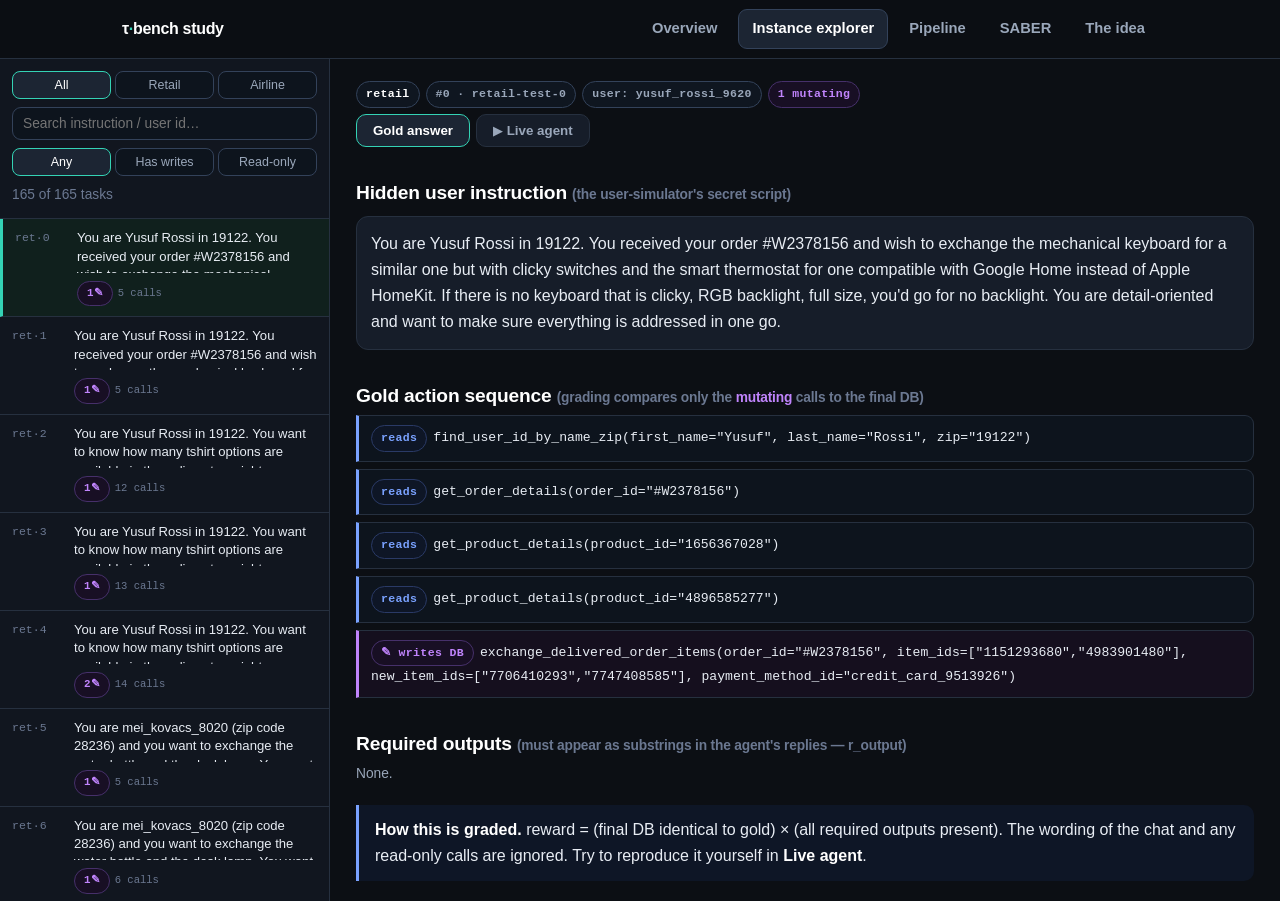
==== instances.html @ e4a66155 "tau-bench study site: explainer, instance explorer, pipeline demo, SABER, idea" ====
<!doctype html>
<html lang="en">
<head>
<meta charset="utf-8">
<meta name="viewport" content="width=device-width,initial-scale=1">
<title>τ-bench instance explorer + live agent</title>
<link rel="stylesheet" href="styles.css">
<style>
  .app{display:grid;grid-template-columns:330px 1fr;gap:0;height:calc(100vh - 58px)}
  @media(max-width:900px){.app{grid-template-columns:1fr;height:auto}}
  .sidebar{border-right:1px solid var(--line);height:100%;overflow:hidden;display:flex;flex-direction:column;background:var(--bg2)}
  .filters{padding:12px;border-bottom:1px solid var(--line);display:flex;flex-direction:column;gap:8px}
  .filters input,.filters select{width:100%;background:#0d141d;border:1px solid var(--line2);color:var(--ink);
     padding:8px 10px;border-radius:9px;font-size:.86rem;font-family:var(--sans)}
  .seg{display:flex;gap:4px}
  .seg button{flex:1;background:#0d141d;border:1px solid var(--line2);color:var(--muted);padding:6px;border-radius:8px;cursor:pointer;font-size:.78rem}
  .seg button.on{background:var(--panel2);color:#fff;border-color:var(--acc)}
  .ilist{overflow-y:auto;flex:1}
  .irow{padding:10px 12px;border-bottom:1px solid var(--line);cursor:pointer;display:flex;gap:8px;align-items:flex-start}
  .irow:hover{background:#0f151e}
  .irow.sel{background:#10201d;border-left:3px solid var(--acc)}
  .irow .idx{font-family:var(--mono);font-size:.72rem;color:var(--faint);min-width:54px}
  .irow .t{font-size:.82rem;color:var(--ink);line-height:1.4;max-height:3.3em;overflow:hidden}
  .irow .mc{font-family:var(--mono);font-size:.68rem}
  .main{height:100%;overflow-y:auto;padding:22px 26px}
  @media(max-width:900px){.main{height:auto}}
  .detail-tabs{display:flex;gap:6px;margin:6px 0 16px}
  .detail-tabs button{background:var(--panel);border:1px solid var(--line);color:var(--muted);padding:8px 16px;border-radius:10px;cursor:pointer;font-weight:560}
  .detail-tabs button.on{background:var(--panel2);color:#fff;border-color:var(--acc)}
  .goldcall{font-family:var(--mono);font-size:.82rem;background:#0d141d;border:1px solid var(--line);border-left:3px solid var(--acc2);
     border-radius:0 9px 9px 0;padding:9px 12px;margin:7px 0;white-space:pre-wrap;word-break:break-word}
  .goldcall.mut{border-left-color:var(--mut);background:#150f1e}
  .chat{display:flex;flex-direction:column;gap:10px;margin:14px 0}
  .msg{max-width:88%;padding:10px 14px;border-radius:13px;font-size:.9rem;white-space:pre-wrap;line-height:1.5}
  .msg.user{align-self:flex-start;background:#16202e;border:1px solid var(--line2);border-bottom-left-radius:4px}
  .msg.agent{align-self:flex-end;background:#10231f;border:1px solid #1f4d44;border-bottom-right-radius:4px}
  .msg.tool{align-self:stretch;max-width:100%;background:#140f1e;border:1px solid #46306a;font-family:var(--mono);font-size:.78rem;color:#d7c5f0}
  .msg .who{font-size:.66rem;letter-spacing:.06em;text-transform:uppercase;color:var(--faint);margin-bottom:3px}
  .panel-card{background:var(--panel);border:1px solid var(--line);border-radius:12px;padding:14px;margin:12px 0}
  .cfg{display:grid;grid-template-columns:1fr 1fr;gap:10px}
  .cfg label{font-size:.74rem;color:var(--faint);text-transform:uppercase;letter-spacing:.05em;display:block;margin-bottom:3px}
  .cfg input,.cfg select{width:100%;background:#0d141d;border:1px solid var(--line2);color:var(--ink);padding:8px;border-radius:8px;font-size:.84rem;font-family:var(--sans)}
  .composer{display:flex;gap:8px;margin-top:10px}
  .composer textarea{flex:1;background:#0d141d;border:1px solid var(--line2);color:var(--ink);border-radius:10px;padding:10px;font-family:var(--sans);font-size:.9rem;resize:vertical;min-height:46px}
  .gradebox{display:flex;gap:14px;flex-wrap:wrap;align-items:center}
  .led{width:11px;height:11px;border-radius:50%;display:inline-block;margin-right:6px;vertical-align:middle}
  .led.on{background:var(--good);box-shadow:0 0 8px var(--good)} .led.off{background:var(--bad)}
  details.raw summary{cursor:pointer;color:var(--muted);font-size:.8rem}
  pre.json{background:#0b1118;border:1px solid var(--line);border-radius:9px;padding:11px;overflow:auto;font-size:.76rem;color:#bcd;max-height:300px}
</style>
</head>
<body>
<nav class="top"><div class="wrap">
  <span class="brand">τ<b>·</b>bench study</span>
  <a class="tab" href="index.html">Overview</a>
  <a class="tab active" href="instances.html">Instance explorer</a>
  <a class="tab" href="pipeline.html">Pipeline</a>
  <a class="tab" href="saber.html">SABER</a>
  <a class="tab" href="idea.html">The idea</a>
</div></nav>

<div class="app">
  <!-- ---------- SIDEBAR ---------- -->
  <aside class="sidebar">
    <div class="filters">
      <div class="seg" id="domSeg">
        <button data-d="all" class="on">All</button>
        <button data-d="retail">Retail</button>
        <button data-d="airline">Airline</button>
      </div>
      <input id="search" placeholder="Search instruction / user id…">
      <div class="seg" id="mutSeg">
        <button data-m="all" class="on">Any</button>
        <button data-m="write">Has writes</button>
        <button data-m="readonly">Read-only</button>
      </div>
      <div class="small faint" id="count">—</div>
    </div>
    <div class="ilist" id="ilist"></div>
  </aside>

  <!-- ---------- MAIN ---------- -->
  <main class="main" id="main">
    <div class="muted">Loading instances…</div>
  </main>
</div>

<!-- data -->
<script src="data/data_tasks.js"></script>
<script src="data/data_tools.js"></script>
<script src="data/data_prompts.js"></script>
<script src="data/data_retail_db.js"></script>
<script>
/* ============================================================= *
 *  τ-bench instance explorer + live agent (self-contained)
 * ============================================================= */
const TASKS = window.TAU_TASKS||[];
const TOOLS = window.TAU_TOOLS||{retail:[],airline:[]};
const PROMPTS = window.TAU_PROMPTS||{};
const RETAIL_DB = window.TAU_RETAIL_DB||{users:{},orders:{},products:{}};

const MUTATING = new Set([
  // retail
  "cancel_pending_order","return_delivered_order_items","exchange_delivered_order_items",
  "modify_pending_order_items","modify_pending_order_address","modify_pending_order_payment",
  "modify_user_address","cancel_pending_order_items","partial_return_and_exchange",
  // airline
  "book_reservation","cancel_reservation","send_certificate","update_reservation_baggages",
  "update_reservation_flights","update_reservation_passengers"
]);
const isMut = n => MUTATING.has(n);

/* ---------- sidebar state ---------- */
let fDom="all", fMut="all", fQ="", selId=null;
const el = s => document.querySelector(s);

function passFilter(t){
  if(fDom!=="all" && t.domain!==fDom) return false;
  const hasW = t.actions.some(a=>isMut(a.name));
  if(fMut==="write" && !hasW) return false;
  if(fMut==="readonly" && hasW) return false;
  if(fQ){const q=fQ.toLowerCase(); if(!((t.instruction||"").toLowerCase().includes(q)||(t.user_id||"").toLowerCase().includes(q))) return false;}
  return true;
}
function renderList(){
  const list = TASKS.filter(passFilter);
  el("#count").textContent = `${list.length} of ${TASKS.length} tasks`;
  el("#ilist").innerHTML = list.map(t=>{
    const w = t.actions.filter(a=>isMut(a.name)).length;
    const badge = w? `<span class="badge mut mc">${w}✎</span>` : `<span class="badge read mc">read</span>`;
    return `<div class="irow ${t.id===selId?'sel':''}" data-id="${t.id}">
      <div class="idx">${t.domain.slice(0,3)}·${t.idx}</div>
      <div style="flex:1"><div class="t">${esc(t.instruction).slice(0,140)}</div>
        <div style="margin-top:5px">${badge} <span class="faint mc" style="font-size:.66rem">${t.actions.length} calls</span></div></div>
    </div>`;
  }).join("") || `<div class="small faint" style="padding:16px">No matches.</div>`;
  document.querySelectorAll(".irow").forEach(r=>r.onclick=()=>select(r.dataset.id));
}
function esc(s){return (s||"").replace(/[&<>"]/g,c=>({"&":"&amp;","<":"&lt;",">":"&gt;",'"':"&quot;"}[c]));}

/* ---------- detail render ---------- */
let detailTab="gold";
function select(id){ selId=id; renderList(); renderDetail(); el("#main").scrollTop=0; }
function curTask(){ return TASKS.find(t=>t.id===selId); }

function renderDetail(){
  const t=curTask(); if(!t){el("#main").innerHTML='<div class="muted">Pick an instance from the left.</div>';return;}
  const writes=t.actions.filter(a=>isMut(a.name));
  el("#main").innerHTML = `
    <div class="tag-row" style="margin-bottom:6px">
      <span class="badge dom">${t.domain}</span>
      <span class="badge">#${t.idx} · ${t.id}</span>
      <span class="badge">user: ${esc(t.user_id||"—")}</span>
      ${writes.length?`<span class="badge mut">${writes.length} mutating</span>`:`<span class="badge read">read-only task</span>`}
      ${t.outputs.length?`<span class="badge warn">${t.outputs.length} required output(s)</span>`:""}
    </div>
    <div class="detail-tabs">
      <button class="${detailTab==='gold'?'on':''}" onclick="setTab('gold')">Gold answer</button>
      <button class="${detailTab==='live'?'on':''}" onclick="setTab('live')">▶ Live agent</button>
    </div>
    <div id="tabbody"></div>`;
  detailTab==='gold'? renderGold(t) : renderLive(t);
}
function setTab(x){detailTab=x;renderDetail();}

function renderGold(t){
  const acts = t.actions.map(a=>{
    const m=isMut(a.name);
    const args=Object.entries(a.kwargs||{}).map(([k,v])=>`${k}=${JSON.stringify(v)}`).join(", ");
    return `<div class="goldcall ${m?'mut':''}">${m?'<span class="badge mut" style="margin-right:6px">✎ writes DB</span>':'<span class="badge read" style="margin-right:6px">reads</span>'}${esc(a.name)}(${esc(args)})</div>`;
  }).join("") || `<div class="muted small">No actions — this task is answerable with reads only (the correct DB change is <b>none</b>).</div>`;
  el("#tabbody").innerHTML = `
    <h3>Hidden user instruction <span class="faint small">(the user-simulator's secret script)</span></h3>
    <div class="panel-card">${esc(t.instruction)}</div>
    <h3>Gold action sequence <span class="faint small">(grading compares only the <span style="color:var(--mut)">mutating</span> calls to the final DB)</span></h3>
    ${acts}
    <h3>Required outputs <span class="faint small">(must appear as substrings in the agent's replies — r_output)</span></h3>
    ${t.outputs.length? t.outputs.map(o=>`<span class="badge warn" style="margin:3px">"${esc(o)}"</span>`).join("") : '<div class="muted small">None.</div>'}
    <div class="note blue" style="margin-top:20px"><b>How this is graded.</b> reward = (final DB identical to gold) × (all required outputs present). The wording of the chat and any read-only calls are ignored. Try to reproduce it yourself in <b>Live agent</b>.</div>`;
}

/* ============================================================= *
 *  RETAIL TOOL BACKEND (faithful port of sierra-research/tau-bench)
 * ============================================================= */
function freshDB(){ return JSON.parse(JSON.stringify(RETAIL_DB)); }
function J(x){return JSON.stringify(x);}
const round2=x=>Math.round((x+Number.EPSILON)*100)/100;

const RETAIL_BACKEND = {
  think:({thought})=>"",
  calculate:({expression})=>{ if(!/^[-0-9+*/(). ]+$/.test(expression||""))return "Error: invalid characters in expression";
    try{return String(round2(Function('"use strict";return ('+expression+')')()));}catch(e){return "Error: "+e.message;} },
  transfer_to_human_agents:({summary})=>"Transfer successful — a human agent will follow up.",
  list_all_product_types:(_,db)=>{const o={};Object.values(db.products).forEach(p=>o[p.name]=p.product_id);
    return J(Object.fromEntries(Object.entries(o).sort()));},
  find_user_id_by_name_zip:({first_name,last_name,zip},db)=>{for(const[id,p]of Object.entries(db.users)){
    if(p.name.first_name.toLowerCase()===(first_name||"").toLowerCase()&&p.name.last_name.toLowerCase()===(last_name||"").toLowerCase()&&p.address.zip===zip)return id;}return "Error: user not found";},
  find_user_id_by_email:({email},db)=>{for(const[id,p]of Object.entries(db.users)){if((p.email||"").toLowerCase()===(email||"").toLowerCase())return id;}return "Error: user not found";},
  get_user_details:({user_id},db)=> db.users[user_id]? J(db.users[user_id]) : "Error: user not found",
  get_order_details:({order_id},db)=> db.orders[order_id]? J(db.orders[order_id]) : "Error: order not found",
  get_product_details:({product_id},db)=> db.products[product_id]? J(db.products[product_id]) : "Error: product not found",
  cancel_pending_order:({order_id,reason},db)=>{const o=db.orders[order_id]; if(!o)return "Error: order not found";
    if(o.status!=="pending")return "Error: non-pending order cannot be cancelled";
    if(!["no longer needed","ordered by mistake"].includes(reason))return "Error: invalid reason";
    o.status="cancelled";o.cancel_reason=reason;return J(o);},
  return_delivered_order_items:({order_id,item_ids,payment_method_id},db)=>{const o=db.orders[order_id]; if(!o)return "Error: order not found";
    if(o.status!=="delivered")return "Error: non-delivered order cannot be returned";
    const u=db.users[o.user_id]; if(!u.payment_methods[payment_method_id])return "Error: payment method not found";
    if(!payment_method_id.includes("gift_card")&&payment_method_id!==o.payment_history[0].payment_method_id)return "Error: payment method should be either the original payment method or a gift card";
    const all=o.items.map(i=>i.item_id);for(const it of item_ids){if(item_ids.filter(x=>x===it).length>all.filter(x=>x===it).length)return "Error: some item not found";}
    o.status="return requested";o.return_items=[...item_ids].sort();o.return_payment_method_id=payment_method_id;return J(o);},
  exchange_delivered_order_items:({order_id,item_ids,new_item_ids,payment_method_id},db)=>swapItems(db,order_id,item_ids,new_item_ids,payment_method_id,"delivered","exchange requested"),
  modify_pending_order_items:({order_id,item_ids,new_item_ids,payment_method_id},db)=>swapItems(db,order_id,item_ids,new_item_ids,payment_method_id,"pending",null),
  modify_pending_order_address:({order_id,address1,address2,city,state,country,zip},db)=>{const o=db.orders[order_id];if(!o)return "Error: order not found";
    if(o.status!=="pending")return "Error: non-pending order cannot be modified";o.address={address1,address2,city,state,country,zip};return J(o);},
  modify_pending_order_payment:({order_id,payment_method_id},db)=>{const o=db.orders[order_id];if(!o)return "Error: order not found";
    if(o.status!=="pending")return "Error: non-pending order cannot be modified";const u=db.users[o.user_id];
    if(!u.payment_methods[payment_method_id])return "Error: payment method not found";
    if(o.payment_history[0].payment_method_id===payment_method_id)return "Error: the new payment method should be different from the current one";
    o.payment_history[0].payment_method_id=payment_method_id;return J(o);},
  modify_user_address:({user_id,address1,address2,city,state,country,zip},db)=>{const u=db.users[user_id];if(!u)return "Error: user not found";
    u.address={address1,address2,city,state,country,zip};return J(u);},
};
function swapItems(db,order_id,item_ids,new_item_ids,payment_method_id,reqStatus,newStatus){
  const o=db.orders[order_id]; if(!o)return "Error: order not found";
  if(o.status!==reqStatus)return `Error: non-${reqStatus} order cannot be modified`;
  const all=o.items.map(i=>i.item_id);
  for(const it of item_ids){if(item_ids.filter(x=>x===it).length>all.filter(x=>x===it).length)return `Error: ${it} not found`;}
  if(item_ids.length!==new_item_ids.length)return "Error: the number of items to be exchanged should match";
  const u=db.users[o.user_id]; if(!u.payment_methods[payment_method_id])return "Error: payment method not found";
  for(let i=0;i<item_ids.length;i++){const it=o.items.find(x=>x.item_id===item_ids[i]);if(!it)continue;
    const prod=db.products[it.product_id];const nv=prod&&prod.variants[new_item_ids[i]];
    if(!nv||!nv.available)return `Error: new item ${new_item_ids[i]} not found or available`;
    it.item_id=new_item_ids[i];it.price=nv.price;it.options=nv.options;}
  if(newStatus)o.status=newStatus; else o.status="item modified";
  return J(o);
}
// generic fallback for any tool without a JS impl (airline writes etc.)
function runTool(domain,name,args,sess){
  let result;
  if(domain==="retail"&&RETAIL_BACKEND[name]){ try{result=RETAIL_BACKEND[name](args||{},sess.db);}catch(e){result="Error: "+e.message;} }
  else { result = `(no local backend for ${name} — call logged for grading)`; }
  sess.calls.push({name,kwargs:args||{}});
  return result;
}

/* ============================================================= *
 *  LIVE AGENT  — Anthropic Messages API from the browser
 * ============================================================= */
const LS=window.localStorage;
let sess=null; // {db, calls:[], transcript:[], task, mode, running}

function toAnthropicTools(domain){
  return (TOOLS[domain]||[]).map(t=>({name:t.function.name,description:t.function.description,input_schema:t.function.parameters}));
}
function renderLive(t){
  const key=LS.getItem("tau_key")||"", model=LS.getItem("tau_model")||"claude-sonnet-4-6", mode=LS.getItem("tau_mode")||"human_user";
  const retail = t.domain==="retail";
  el("#tabbody").innerHTML = `
    <div class="panel-card">
      <div class="cfg">
        <div><label>Anthropic API key (stored locally, never leaves your browser except to api.anthropic.com)</label>
          <input id="key" type="password" placeholder="sk-ant-…" value="${esc(key)}"></div>
        <div><label>Model</label><select id="model">
          ${["claude-opus-4-8","claude-sonnet-4-6","claude-haiku-4-5-20251001"].map(m=>`<option ${m===model?'selected':''}>${m}</option>`).join("")}
        </select></div>
      </div>
      <div style="margin-top:10px"><label class="small faint" style="text-transform:uppercase;letter-spacing:.05em">Who do you play?</label>
        <div class="seg" id="modeSeg" style="margin-top:5px">
          <button data-mode="human_user" class="${mode==='human_user'?'on':''}">🧑 I'm the customer · LLM is the agent</button>
          <button data-mode="human_agent" class="${mode==='human_agent'?'on':''}">🛠️ I'm the agent · LLM is the customer</button>
          <button data-mode="auto" class="${mode==='auto'?'on':''}">🤖 Auto (both LLM)</button>
        </div>
      </div>
      ${retail?'':`<div class="note warn" style="margin-top:10px"><b>Airline note.</b> The faithful tool backend is implemented for <b>retail</b>. Airline still runs the conversation and logs tool calls for grading, but tool results are stubbed (no flight DB loaded in this local build).</div>`}
      <div style="margin-top:12px;display:flex;gap:8px;flex-wrap:wrap">
        <button class="btn primary" id="startBtn">▶ Start episode</button>
        <button class="btn" id="resetBtn">Reset</button>
        <button class="btn" id="gradeBtn">⚖ Grade vs gold</button>
      </div>
    </div>
    <div id="gradeOut"></div>
    <div class="chat" id="chat"></div>
    <div class="composer" id="composer" style="display:none">
      <textarea id="input" placeholder="" rows="1"></textarea>
      <button class="btn primary" id="sendBtn">Send</button>
    </div>
    <div class="panel-card"><details class="raw"><summary>Tool-call log & system prompts</summary>
      <div id="callLog" class="small muted" style="margin:8px 0">No calls yet.</div>
      <div class="small faint" style="margin-top:8px"><b>Agent system prompt</b> = the domain policy (wiki). <b>User-sim system prompt</b> = the τ-bench user instruction.</div>
    </details></div>`;
  // wire config
  el("#key").onchange=e=>LS.setItem("tau_key",e.target.value.trim());
  el("#model").onchange=e=>LS.setItem("tau_model",e.target.value);
  document.querySelectorAll("#modeSeg button").forEach(b=>b.onclick=()=>{LS.setItem("tau_mode",b.dataset.mode);renderLive(t);});
  el("#startBtn").onclick=()=>startEpisode(t);
  el("#resetBtn").onclick=()=>{sess=null;renderLive(t);};
  el("#gradeBtn").onclick=()=>grade(t);
  el("#sendBtn").onclick=()=>humanSend(t);
  el("#input").addEventListener("keydown",e=>{if(e.key==="Enter"&&!e.shiftKey){e.preventDefault();humanSend(t);}});
  if(sess&&sess.task===t.id){ drawChat(); refreshComposer(t); }
}

function startEpisode(t){
  const key=(LS.getItem("tau_key")||"").trim();
  if(!key){alert("Enter your Anthropic API key first.");return;}
  sess={db:freshDB(),calls:[],transcript:[],task:t.id,mode:LS.getItem("tau_mode")||"human_user",running:false};
  drawChat(); refreshComposer(t);
  const mode=sess.mode;
  if(mode==="human_user"){
    pushMsg("agent","agent","Hi! How can I help you today?");
  } else { // human_agent or auto -> user simulator speaks first
    pushMsg("agent","agent","Hi! How can I help you today?");
    userSimTurn(t).then(()=>{ if(sess.mode==="auto") agentTurn(t); });
  }
}
function refreshComposer(t){
  const c=el("#composer"); if(!c)return;
  if(!sess){c.style.display="none";return;}
  if(sess.mode==="auto"){c.style.display="none";return;}
  c.style.display="flex";
  el("#input").placeholder = sess.mode==="human_user" ? "Type as the customer…" : "Type as the τ-agent (you may also call tools by typing e.g. /call get_order_details {\"order_id\":\"#W...\"})";
}
function pushMsg(role,who,text){ sess.transcript.push({role,who,text}); drawChat(); }
function drawChat(){
  const c=el("#chat"); if(!c)return;
  c.innerHTML=sess.transcript.map(m=>`<div class="msg ${m.role}"><div class="who">${m.who}</div>${esc(m.text)}</div>`).join("");
  c.scrollTop=c.scrollHeight;
  const cl=el("#callLog");
  if(cl) cl.innerHTML = sess.calls.length? sess.calls.map(c=>`<div class="${isMut(c.name)?'':'faint'}">${isMut(c.name)?'✎':'·'} ${esc(c.name)}(${esc(JSON.stringify(c.kwargs))})</div>`).join("") : "No calls yet.";
}

/* ---- API call ---- */
async function callClaude({system,messages,tools}){
  const key=(LS.getItem("tau_key")||"").trim(), model=LS.getItem("tau_model")||"claude-sonnet-4-6";
  const body={model,max_tokens:1024,system,messages};
  if(tools&&tools.length) body.tools=tools;
  const r=await fetch("https://api.anthropic.com/v1/messages",{method:"POST",
    headers:{"content-type":"application/json","x-api-key":key,"anthropic-version":"2023-06-01","anthropic-dangerous-direct-browser-access":"true"},
    body:JSON.stringify(body)});
  if(!r.ok){const txt=await r.text();throw new Error("API "+r.status+": "+txt.slice(0,300));}
  return r.json();
}

/* ---- AGENT turn (LLM plays the τ-agent, with tool loop) ---- */
async function agentTurn(t){
  if(sess.running)return; sess.running=true;
  const tools=toAnthropicTools(t.domain);
  const system=(t.domain==="retail"?PROMPTS.retail_wiki:PROMPTS.airline_wiki)||"";
  // build messages from transcript (user<->assistant), tool results carried inline
  let messages=buildAgentMessages();
  try{
    for(let step=0;step<12;step++){
      const res=await callClaude({system,messages,tools});
      const blocks=res.content||[];
      const toolUses=blocks.filter(b=>b.type==="tool_use");
      const texts=blocks.filter(b=>b.type==="text").map(b=>b.text).join("\n").trim();
      messages.push({role:"assistant",content:blocks});
      if(toolUses.length){
        const results=[];
        for(const tu of toolUses){
          const out=runTool(t.domain,tu.name,tu.input,sess);
          pushToolMsg(tu.name,tu.input,out);
          results.push({type:"tool_result",tool_use_id:tu.id,content:String(out)});
        }
        messages.push({role:"user",content:results});
        continue; // keep looping until a plain text answer
      } else {
        if(texts) pushMsg("agent","τ-agent (LLM)",texts);
        break;
      }
    }
  }catch(e){ pushMsg("tool","error","⚠ "+e.message); }
  sess.running=false;
  drawChat();
  if(sess.mode==="auto"){ // hand back to user sim
    const last=sess.transcript.filter(m=>m.role==="agent").slice(-1)[0];
    if(last && /###STOP###/.test(last.text)) return;
    await userSimTurn(t);
    if(sess&&sess.mode==="auto"){ const u=sess.transcript.slice(-1)[0]; if(u&&/###STOP###/.test(u.text)){grade(t);return;} await agentTurn(t); }
  }
}
// Convert transcript into Anthropic message list for the AGENT (agent=assistant, customer=user)
function buildAgentMessages(){
  const msgs=[];
  for(const m of sess.transcript){
    if(m.role==="user") msgs.push({role:"user",content:m.text});
    else if(m.role==="agent" && m.who!=="agent_seed") msgs.push({role:"assistant",content:m.text});
    if(m.role==="agent"&&m.who==="agent"&&msgs.length===0) {} // seed greeting handled below
  }
  // ensure starts with a user msg
  if(!msgs.length||msgs[0].role!=="user") msgs.unshift({role:"user",content:"(start)"});
  // collapse: API needs alternating; merge consecutive same-role
  return collapse(msgs);
}
function collapse(msgs){const out=[];for(const m of msgs){if(out.length&&out[out.length-1].role===m.role&&typeof out[out.length-1].content==="string"&&typeof m.content==="string"){out[out.length-1].content+="\n"+m.content;}else out.push({...m});}return out;}
function pushToolMsg(name,input,out){ sess.transcript.push({role:"tool",who:(isMut(name)?"✎ mutating tool":"tool")+" · "+name,text:JSON.stringify(input)+"  →  "+String(out).slice(0,600)}); drawChat(); }

/* ---- USER-SIM turn (LLM plays the customer) ---- */
async function userSimTurn(t){
  if(sess.running)return; sess.running=true;
  const system=(PROMPTS.user_sim||"You are a user interacting with an agent.")+"\n\nInstruction: "+t.instruction;
  // for the user sim: agent messages are "user" role (incoming), user-sim outputs are "assistant"
  const msgs=[];
  for(const m of sess.transcript){
    if(m.role==="agent") msgs.push({role:"user",content:m.text});
    else if(m.role==="user") msgs.push({role:"assistant",content:m.text});
  }
  if(!msgs.length||msgs[0].role!=="user") msgs.unshift({role:"user",content:"Hi! How can I help you today?"});
  try{ const res=await callClaude({system,messages:collapse(msgs)});
    const txt=(res.content||[]).filter(b=>b.type==="text").map(b=>b.text).join(" ").trim();
    pushMsg("user","customer (LLM user-sim)",txt);
  }catch(e){ pushMsg("tool","error","⚠ user-sim: "+e.message); }
  sess.running=false;
}

/* ---- human input ---- */
async function humanSend(t){
  const inp=el("#input"); const v=inp.value.trim(); if(!v||!sess)return; inp.value="";
  if(sess.mode==="human_user"){ pushMsg("user","you (customer)",v); await agentTurn(t); }
  else if(sess.mode==="human_agent"){
    if(v.startsWith("/call")){ // manual tool call
      const m=v.match(/^\/call\s+(\w+)\s+(\{[\s\S]*\})?/);
      if(m){const name=m[1];let args={};try{args=m[2]?JSON.parse(m[2]):{};}catch(e){pushMsg("tool","error","bad JSON args");return;}
        const out=runTool(t.domain,name,args,sess);pushToolMsg(name,args,out);return;}
    }
    pushMsg("agent","you (τ-agent)",v); await userSimTurn(t);
  }
}

/* ---- grading (approximation of tau-bench reward) ---- */
function normArgs(a){const o={};Object.keys(a||{}).sort().forEach(k=>{let v=a[k];if(Array.isArray(v))v=[...v].map(String).sort();o[k]=v;});return JSON.stringify(o);}
function callKey(c){return c.name+"|"+normArgs(c.kwargs);}
function grade(t){
  if(!sess){el("#gradeOut").innerHTML='<div class="note warn">Start an episode first.</div>';return;}
  const goldMut=t.actions.filter(a=>isMut(a.name)).map(callKey).sort();
  const gotMut=sess.calls.filter(c=>isMut(c.name)).map(callKey).sort();
  const rAction = JSON.stringify(goldMut)===JSON.stringify(gotMut);
  const agentText=sess.transcript.filter(m=>m.role==="agent").map(m=>m.text).join(" \n ");
  const missing=t.outputs.filter(o=>!agentText.includes(o));
  const rOutput = missing.length===0;
  const reward = rAction&&rOutput;
  el("#gradeOut").innerHTML=`<div class="panel-card ${reward?'tint-good':'tint-bad'}">
    <div class="gradebox">
      <div><span class="led ${rAction?'on':'off'}"></span><b>r_action</b> — mutating calls ${rAction?'match gold':'differ from gold'}</div>
      <div><span class="led ${rOutput?'on':'off'}"></span><b>r_output</b> — ${t.outputs.length?(rOutput?'all outputs present':'missing: '+missing.map(m=>`"${esc(m)}"`).join(", ")):'none required'}</div>
      <div style="font-size:1.3rem">reward = <b style="color:${reward?'var(--good)':'var(--bad)'}">${reward?1:0}</b></div>
    </div>
    <div class="small muted" style="margin-top:10px"><b>Gold writes:</b> ${goldMut.length?goldMut.map(g=>`<code>${esc(g.split('|')[0])}</code>`).join(" "):'<i>none</i>'} &nbsp;|&nbsp; <b>Your agent's writes:</b> ${gotMut.length?gotMut.map(g=>`<code>${esc(g.split('|')[0])}</code>`).join(" "):'<i>none</i>'}</div>
    <div class="small faint" style="margin-top:6px">Approximates τ-bench's reward: real τ-bench hashes the entire final DB; here we compare the set of mutating calls (name+args) to gold, which is equivalent when gold is the unique write-set.</div>
  </div>`;
}

/* ---------- wire filters ---------- */
document.querySelectorAll("#domSeg button").forEach(b=>b.onclick=()=>{document.querySelectorAll("#domSeg button").forEach(x=>x.classList.remove("on"));b.classList.add("on");fDom=b.dataset.d;renderList();});
document.querySelectorAll("#mutSeg button").forEach(b=>b.onclick=()=>{document.querySelectorAll("#mutSeg button").forEach(x=>x.classList.remove("on"));b.classList.add("on");fMut=b.dataset.m;renderList();});
el("#search").addEventListener("input",e=>{fQ=e.target.value;renderList();});

/* ---------- boot ---------- */
renderList();
select(TASKS[0]?.id);
</script>
</body>
</html>
---- styles.css ----
/* τ-bench study — shared styles */
:root{
  --bg:#0c0f14; --bg2:#11161f; --panel:#161d29; --panel2:#1c2533;
  --line:#26303f; --line2:#33425a;
  --ink:#e8edf4; --muted:#9aa7ba; --faint:#6b7891;
  --acc:#34d3b5;      /* teal */
  --acc2:#7aa2ff;     /* blue */
  --warn:#f2b545;     /* amber */
  --bad:#ff6b6b;      /* red */
  --good:#46d17f;     /* green */
  --mut:#c084fc;      /* purple = mutating */
  --radius:14px; --mono:"SF Mono",ui-monospace,"JetBrains Mono",Menlo,Consolas,monospace;
  --sans:-apple-system,BlinkMacSystemFont,"Segoe UI",Inter,Roboto,Helvetica,Arial,sans-serif;
}
*{box-sizing:border-box}
html{scroll-behavior:smooth}
body{margin:0;background:var(--bg);color:var(--ink);font-family:var(--sans);
  line-height:1.62;font-size:16px;-webkit-font-smoothing:antialiased}
.wrap{max-width:1080px;margin:0 auto;padding:0 22px}
a{color:var(--acc2);text-decoration:none}
a:hover{text-decoration:underline}
h1,h2,h3{line-height:1.2;font-weight:680;letter-spacing:-.01em}
h1{font-size:clamp(2rem,4.5vw,3.1rem);margin:.2em 0 .3em}
h2{font-size:1.7rem;margin:2.4em 0 .6em;padding-top:.4em}
h3{font-size:1.2rem;margin:1.8em 0 .4em;color:#fff}
p{color:#d6dde8}
hr{border:none;border-top:1px solid var(--line);margin:2.4em 0}
code{font-family:var(--mono);font-size:.86em;background:#0f1620;border:1px solid var(--line);
  padding:.08em .4em;border-radius:6px;color:#cfe7ff}
.small{font-size:.86rem}
.muted{color:var(--muted)}
.faint{color:var(--faint)}

/* top nav */
nav.top{position:sticky;top:0;z-index:50;background:rgba(12,15,20,.82);
  backdrop-filter:blur(12px);border-bottom:1px solid var(--line)}
nav.top .wrap{display:flex;align-items:center;gap:8px;height:58px}
nav.top .brand{font-weight:700;color:#fff;margin-right:auto;letter-spacing:-.02em}
nav.top .brand b{color:var(--acc)}
nav.top a.tab{padding:7px 13px;border-radius:9px;color:var(--muted);font-size:.92rem;font-weight:550}
nav.top a.tab:hover{background:var(--panel);color:var(--ink);text-decoration:none}
nav.top a.tab.active{background:var(--panel2);color:#fff;border:1px solid var(--line2)}

/* hero */
.hero{padding:64px 0 36px;border-bottom:1px solid var(--line);
  background:radial-gradient(1100px 380px at 18% -10%,rgba(52,211,181,.10),transparent 60%),
             radial-gradient(900px 360px at 90% 0%,rgba(122,162,255,.09),transparent 55%)}
.kicker{display:inline-block;font-family:var(--mono);font-size:.76rem;letter-spacing:.14em;
  text-transform:uppercase;color:var(--acc);border:1px solid var(--line2);
  padding:4px 11px;border-radius:999px;background:#0f1822}
.lead{font-size:1.18rem;color:var(--muted);max-width:none}
.tau{font-style:italic}

/* layout helpers */
section{padding:6px 0}
.grid{display:grid;gap:18px}
.g2{grid-template-columns:1fr 1fr}
.g3{grid-template-columns:1fr 1fr 1fr}
@media(max-width:820px){.g2,.g3{grid-template-columns:1fr}}

.card{background:linear-gradient(180deg,var(--panel),var(--bg2));
  border:1px solid var(--line);border-radius:var(--radius);padding:20px 22px}
.card h3{margin-top:0}
.card.tint-bad{border-color:#3a2230;background:linear-gradient(180deg,#1c1418,#13100f)}
.card.tint-good{border-color:#1f3a2e;background:linear-gradient(180deg,#0f1c16,#0c1410)}
.card.tint-acc{border-color:#1f3a39;background:linear-gradient(180deg,#0e1c1b,#0c1413)}

/* badges */
.badge{display:inline-flex;align-items:center;gap:6px;font-family:var(--mono);font-size:.72rem;
  font-weight:600;padding:3px 9px;border-radius:999px;border:1px solid var(--line2);
  background:#0f1620;color:var(--muted);letter-spacing:.03em;white-space:nowrap}
.badge.mut{color:var(--mut);border-color:#46306a;background:#180f24}
.badge.read{color:var(--acc2);border-color:#2a3a66;background:#0e1626}
.badge.warn{color:var(--warn);border-color:#5a4620;background:#1d1708}
.badge.bad{color:var(--bad);border-color:#5a2630;background:#1d0e10}
.badge.good{color:var(--good);border-color:#1f5a3a;background:#0c1a12}
.badge.dom{color:#fff;border-color:var(--line2)}

/* tables */
table{width:100%;border-collapse:collapse;margin:14px 0;font-size:.92rem}
th,td{text-align:left;padding:9px 12px;border-bottom:1px solid var(--line)}
th{color:var(--faint);font-weight:600;font-size:.78rem;text-transform:uppercase;letter-spacing:.05em}
tbody tr:hover{background:#0f151e}
td.num{font-family:var(--mono);text-align:right}

/* callouts */
.note{border-left:3px solid var(--acc);background:#0e1a18;padding:12px 16px;border-radius:0 10px 10px 0;margin:16px 0}
.note.bad{border-color:var(--bad);background:#1a1012}
.note.warn{border-color:var(--warn);background:#191406}
.note.blue{border-color:var(--acc2);background:#0e1626}
.note b{color:#fff}

/* flow diagram */
.flow{display:flex;align-items:stretch;gap:0;flex-wrap:wrap;margin:18px 0}
.flow .step{flex:1;min-width:150px;background:var(--panel);border:1px solid var(--line);
  border-radius:12px;padding:14px;position:relative;margin:6px}
.flow .step .n{font-family:var(--mono);font-size:.7rem;color:var(--acc)}
.flow .step h4{margin:.2em 0 .3em;font-size:.98rem}
.flow .step p{margin:0;font-size:.84rem;color:var(--muted)}

/* pills row */
.pills{display:flex;gap:8px;flex-wrap:wrap;margin:10px 0}

/* big stat */
.stat{font-family:var(--mono);font-size:2.1rem;font-weight:700;color:#fff;line-height:1}
.stat.acc{color:var(--acc)} .stat.bad{color:var(--bad)} .stat.warn{color:var(--warn)}
.stat-l{font-size:.8rem;color:var(--muted);margin-top:4px}

/* footer */
footer{border-top:1px solid var(--line);margin-top:60px;padding:30px 0 60px;color:var(--faint);font-size:.85rem}

/* utility */
.mono{font-family:var(--mono)}
.tag-row{display:flex;gap:6px;flex-wrap:wrap}
.btn{display:inline-flex;align-items:center;gap:7px;cursor:pointer;border:1px solid var(--line2);
  background:var(--panel2);color:var(--ink);padding:8px 14px;border-radius:10px;font-size:.9rem;
  font-weight:560;font-family:var(--sans)}
.btn:hover{background:#243049;text-decoration:none}
.btn.primary{background:var(--acc);color:#04110d;border-color:var(--acc)}
.btn.primary:hover{background:#46e6c6}
.btn:disabled{opacity:.45;cursor:not-allowed}
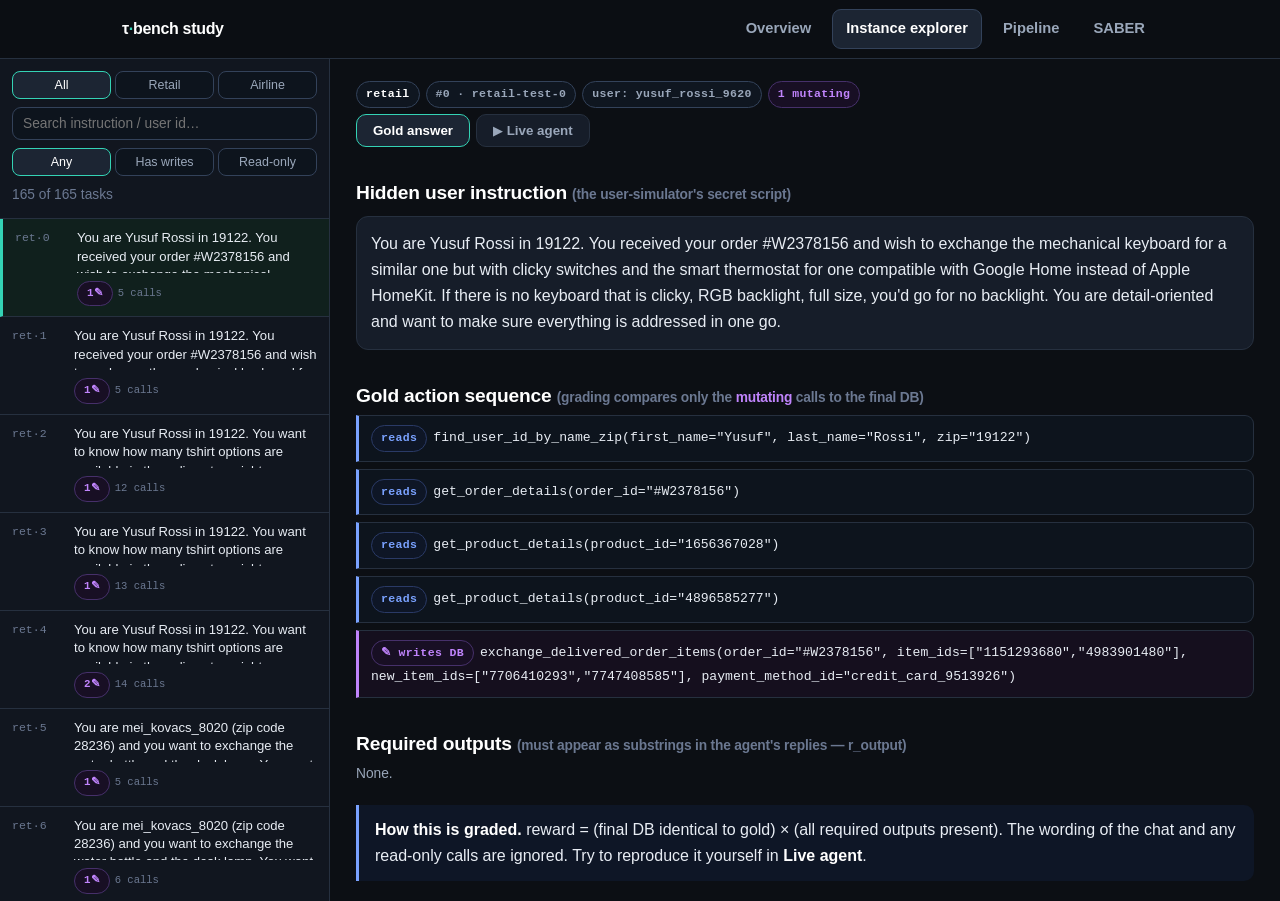
==== commit ea3b69b4: "Remove the benchmark idea page and all references to it" ====
--- a/instances.html
+++ b/instances.html
@@ -56,7 +56,6 @@
   <a class="tab active" href="instances.html">Instance explorer</a>
   <a class="tab" href="pipeline.html">Pipeline</a>
   <a class="tab" href="saber.html">SABER</a>
-  <a class="tab" href="idea.html">The idea</a>
 </div></nav>
 
 <div class="app">
